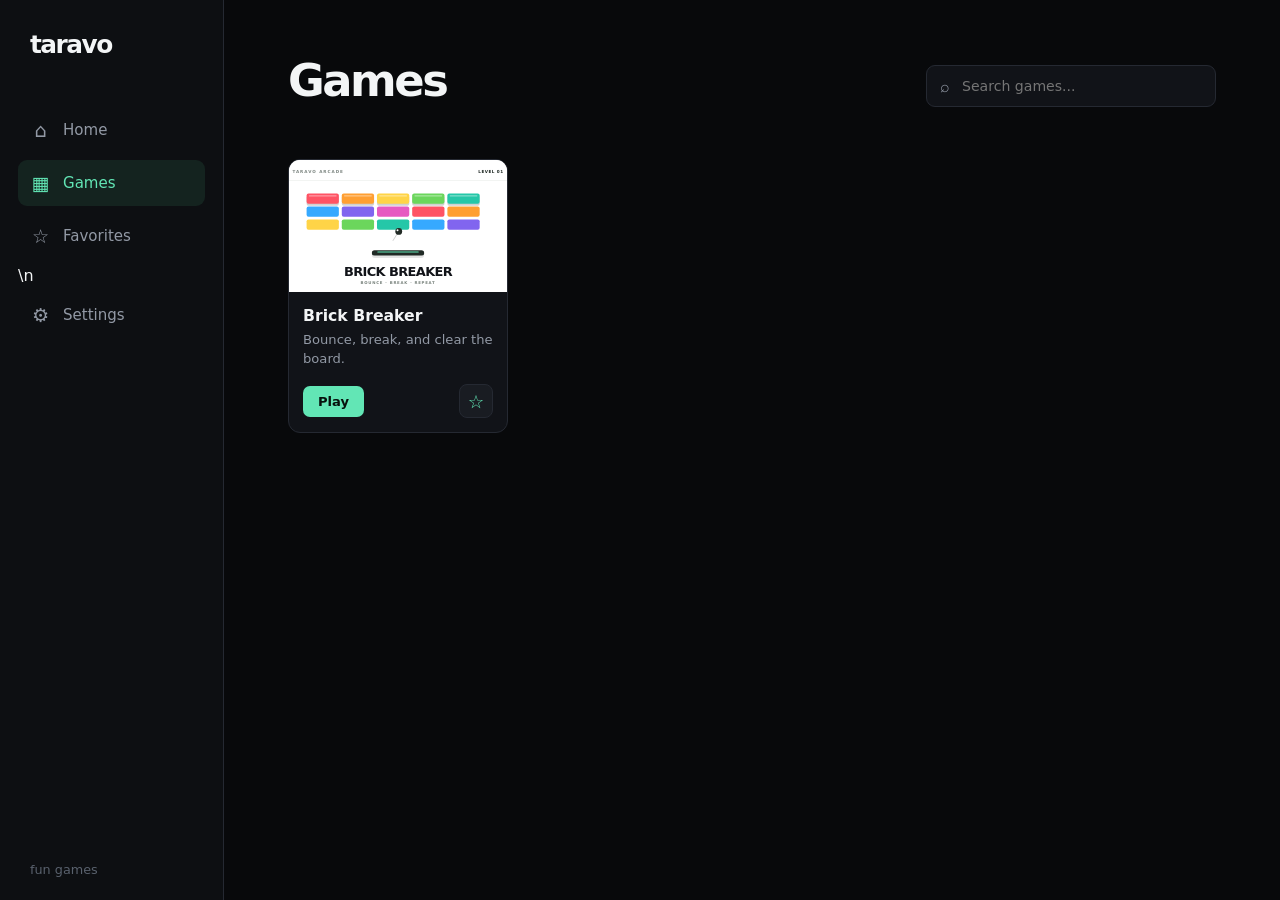
==== games/index.html @ 1a385aed "Add Settings navigation" ====
<!doctype html>
<html lang="en">
<head>
  <meta charset="utf-8">
  <meta name="viewport" content="width=device-width, initial-scale=1">
  <meta name="theme-color" content="#08090b">
  <title>Games — taravo</title>
  <link rel="stylesheet" href="../home/style.css">
  <script src="../home/app.js" defer></script>
</head>
<body data-page="games">
  <aside class="sidebar">
    <a class="brand" href="../home/" aria-label="taravo home">taravo</a>
    <nav class="navigation" aria-label="Main navigation">
      <a class="nav-link" href="../home/"><span class="nav-icon">⌂</span>Home</a>
      <a class="nav-link active" href="./"><span class="nav-icon">▦</span>Games</a>
      <a class="nav-link" href="../favorites/"><span class="nav-icon">☆</span>Favorites</a>\n      <a class="nav-link" href="../settings/"><span class="nav-icon">⚙</span>Settings</a>
    </nav>
    <div class="sidebar-bottom"><span class="sidebar-caption">fun games</span></div>
  </aside>
  <main class="main-content">
    <header class="page-header">
      <div><h1>Games</h1></div>
      <label class="search-wrap">
        <span aria-hidden="true">⌕</span>
        <input class="game-search" type="search" placeholder="Search games..." aria-label="Search games">
      </label>
    </header>
    <section class="content-section">
      <div id="game-grid" class="game-grid"></div>
    </section>
  </main>
</body>
</html>
---- home/style.css ----
:root {
  color-scheme: dark;
  --background: #08090b;
  --surface: #111318;
  --surface-raised: #191c22;
  --text: #f3f5f6;
  --muted: #9299a5;
  --accent: #62e6b5;
  --border: #252932;
}

* { box-sizing: border-box; user-select: none; -webkit-user-select: none; }
body {
  margin: 0;
  min-height: 100vh;
  background: var(--background);
  color: var(--text);
  font-family: Inter, ui-sans-serif, system-ui, -apple-system, BlinkMacSystemFont, "Segoe UI", sans-serif;
}
a { color: inherit; text-decoration: none; }

.sidebar {
  position: fixed;
  inset: 0 auto 0 0;
  z-index: 5;
  width: 224px;
  padding: 30px 18px 22px;
  display: flex;
  flex-direction: column;
  background: #0d0f12;
  border-right: 1px solid var(--border);
}
.brand {
  display: inline-block;
  margin: 0 12px 48px;
  font-size: 1.55rem;
  font-weight: 850;
  letter-spacing: -.06em;
}
.navigation { display: grid; gap: 7px; }
.nav-link {
  min-height: 46px;
  padding: 0 13px;
  display: flex;
  align-items: center;
  gap: 13px;
  color: var(--muted);
  border-radius: 9px;
  font-size: .94rem;
  transition: background .15s ease, color .15s ease;
}
.nav-link:hover { color: var(--text); background: #171a20; }
.nav-link.active { color: var(--accent); background: #14231f; }
.nav-icon { width: 19px; text-align: center; font-size: 1.2rem; }
.sidebar-bottom { margin-top: auto; padding: 0 12px; }
.sidebar-caption { color: #59616d; font-size: .8rem; }

.main-content {
  width: min(1200px, calc(100% - 224px));
  margin-left: 224px;
  padding: 54px clamp(28px, 5vw, 76px) 90px;
}
.page-header {
  display: flex;
  align-items: end;
  justify-content: space-between;
  gap: 24px;
  margin-bottom: 52px;
}
.page-kicker {
  margin: 0 0 10px;
  color: var(--accent);
  font-size: .7rem;
  font-weight: 750;
  letter-spacing: .15em;
}
h1 { margin: 0; font-size: clamp(2rem, 4vw, 2.8rem); letter-spacing: -.055em; }
.search-wrap {
  width: min(290px, 42%);
  height: 42px;
  padding: 0 13px;
  display: flex;
  align-items: center;
  gap: 10px;
  color: var(--muted);
  background: var(--surface);
  border: 1px solid var(--border);
  border-radius: 9px;
}
.search-wrap input {
  width: 100%;
  border: 0;
  outline: 0;
  color: var(--text);
  background: transparent;
  font: inherit;
  font-size: .88rem;
}
.search-wrap:focus-within { border-color: var(--accent); }
.content-section { margin-top: 46px; }
.section-heading { display: flex; align-items: center; justify-content: space-between; margin-bottom: 17px; }
.section-heading h2 { margin: 0; font-size: 1.2rem; letter-spacing: -.025em; }
.text-link { color: var(--accent); font-size: .85rem; }
.game-grid, .featured-grid { display: grid; grid-template-columns: repeat(auto-fill, minmax(205px, 1fr)); gap: 16px; }
.game-card {
  overflow: hidden;
  min-width: 0;
  background: var(--surface);
  border: 1px solid var(--border);
  border-radius: 12px;
}
.game-art { height: 132px; background: var(--surface-raised); }
.game-details { padding: 14px; }
.game-details h3 { margin: 0 0 5px; font-size: .98rem; }
.game-details p { min-height: 20px; margin: 0; color: var(--muted); font-size: .82rem; line-height: 1.45; }
.game-actions { display: flex; align-items: center; justify-content: space-between; margin-top: 16px; }
.play-link {
  padding: 8px 15px;
  color: #07110d;
  background: var(--accent);
  border-radius: 7px;
  font-size: .82rem;
  font-weight: 750;
}
.favorite-button {
  width: 34px;
  height: 34px;
  color: var(--accent);
  background: var(--surface-raised);
  border: 1px solid var(--border);
  border-radius: 8px;
  font: inherit;
  font-size: 1.15rem;
  cursor: pointer;
}
.empty-state {
  grid-column: 1 / -1;
  padding: 58px 20px;
  text-align: center;
  background: #0d0f12;
  border: 1px dashed #292e37;
  border-radius: 12px;
}
.empty-state h2 { margin: 0 0 8px; font-size: 1.1rem; }
.empty-state p, .subtle-empty { margin: 0; color: var(--muted); font-size: .88rem; }
.subtle-empty { padding: 22px 0; }

@media (max-width: 700px) {
  .sidebar {
    position: sticky;
    inset: 0 0 auto;
    width: 100%;
    height: auto;
    padding: 13px 16px 10px;
    flex-direction: row;
    align-items: center;
    justify-content: space-between;
    border-right: 0;
    border-bottom: 1px solid var(--border);
  }
  .brand { margin: 0 14px 0 0; font-size: 1.3rem; }
  .navigation { display: flex; gap: 3px; }
  .nav-link { min-height: 38px; padding: 0 9px; gap: 6px; font-size: .82rem; }
  .nav-icon { width: auto; }
  .sidebar-bottom { display: none; }
  .main-content { width: 100%; margin: 0; padding: 34px 20px 60px; }
  .page-header { align-items: stretch; flex-direction: column; margin-bottom: 38px; }
  .search-wrap { width: 100%; }
}
@media (max-width: 390px) {
  .sidebar { align-items: flex-start; flex-direction: column; gap: 12px; }
  .brand { margin: 0; }
  .navigation { width: 100%; }
  .nav-link { flex: 1; justify-content: center; }
}


.game-card[data-game="stackrush"] .game-art{position:relative;overflow:hidden;background:#fff}
.game-card[data-game="stackrush"] .game-art:before{content:"";position:absolute;left:50%;top:57%;width:66px;height:25px;transform:translate(-50%,-50%) skewY(-20deg);background:#ff4d6d;box-shadow:0 -25px #ffbd35,0 -50px #00a6fb,0 -75px #70e000}
.game-card[data-game="stackrush"] .game-art:after{content:"";position:absolute;left:calc(50% + 33px);top:57%;width:25px;height:25px;transform:translateY(-50%) skewY(30deg);background:#b92f52;box-shadow:0 -25px #c58e27,0 -50px #006e9f,0 -75px #438c00}

.game-card[data-game="brick-breaker"] .game-art{background:#fff url("../games/brick-breaker/thumbnail.svg") center/cover no-repeat}
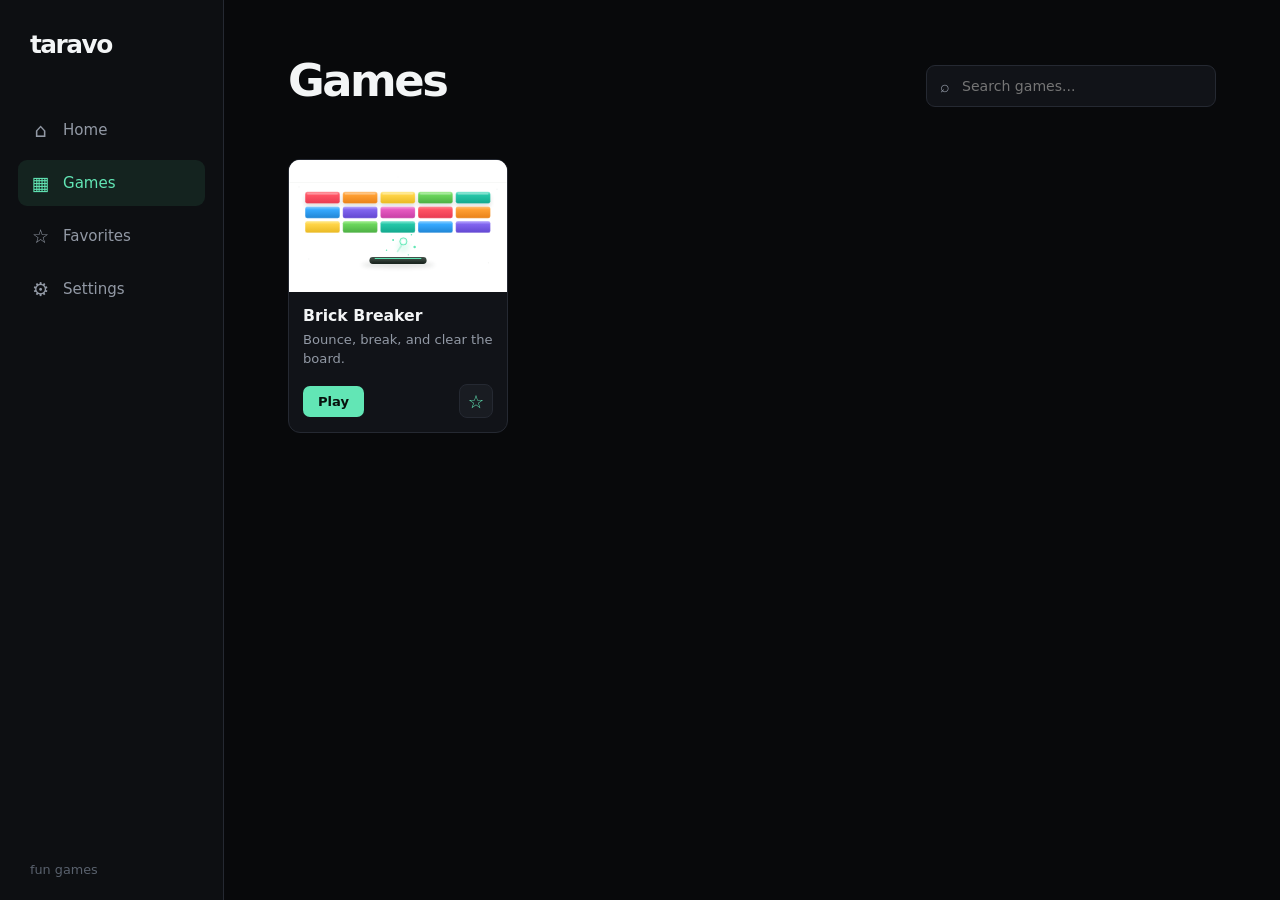
==== commit c64bec4f: "Make navigation consistent across all pages" ====
--- a/games/index.html
+++ b/games/index.html
@@ -14,7 +14,8 @@
     <nav class="navigation" aria-label="Main navigation">
       <a class="nav-link" href="../home/"><span class="nav-icon">⌂</span>Home</a>
       <a class="nav-link active" href="./"><span class="nav-icon">▦</span>Games</a>
-      <a class="nav-link" href="../favorites/"><span class="nav-icon">☆</span>Favorites</a>\n      <a class="nav-link" href="../settings/"><span class="nav-icon">⚙</span>Settings</a>
+      <a class="nav-link" href="../favorites/"><span class="nav-icon">☆</span>Favorites</a>
+      <a class="nav-link" href="../settings/"><span class="nav-icon">⚙</span>Settings</a>
     </nav>
     <div class="sidebar-bottom"><span class="sidebar-caption">fun games</span></div>
   </aside>
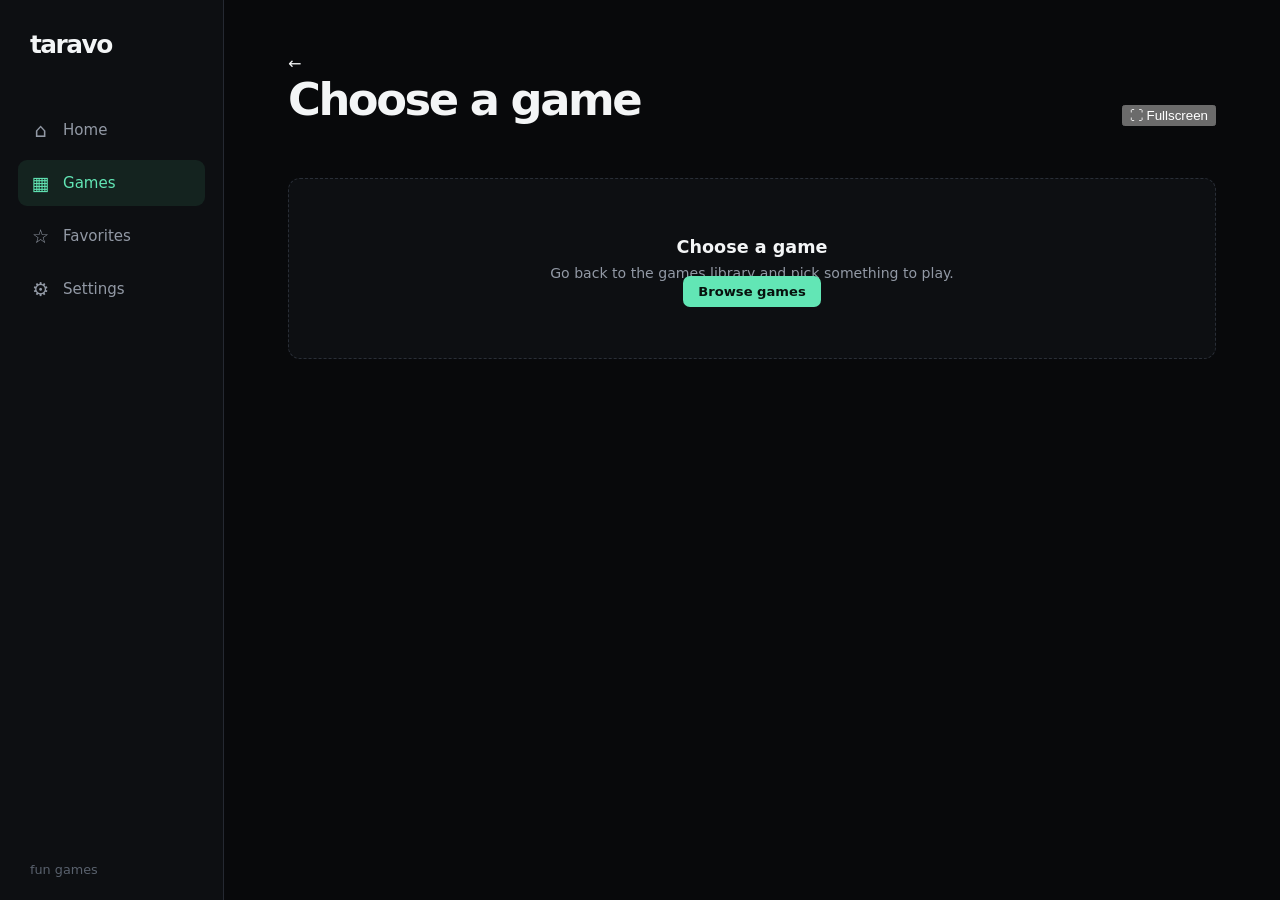
==== commit e7629480: "Replace games index with shared player" ====
--- a/games/index.html
+++ b/games/index.html
@@ -2,13 +2,15 @@
 <html lang="en">
 <head>
   <meta charset="utf-8">
-  <meta name="viewport" content="width=device-width, initial-scale=1">
+  <meta name="viewport" content="width=device-width,initial-scale=1">
   <meta name="theme-color" content="#08090b">
   <title>Games — taravo</title>
   <link rel="stylesheet" href="../home/style.css">
-  <script src="../home/app.js" defer></script>
+  <link rel="stylesheet" href="player.css">
+  <script src="../home/global-settings.js" defer></script>
+  <script src="game-loader.js" defer></script>
 </head>
-<body data-page="games">
+<body data-page="game" class="game-page">
   <aside class="sidebar">
     <a class="brand" href="../home/" aria-label="taravo home">taravo</a>
     <nav class="navigation" aria-label="Main navigation">
@@ -20,16 +22,14 @@
     <div class="sidebar-bottom"><span class="sidebar-caption">fun games</span></div>
   </aside>
   <main class="main-content">
-    <header class="page-header">
-      <div><h1>Games</h1></div>
-      <label class="search-wrap">
-        <span aria-hidden="true">⌕</span>
-        <input class="game-search" type="search" placeholder="Search games..." aria-label="Search games">
-      </label>
+    <header class="page-header game-page-header">
+      <div class="game-heading"><a class="back-link" href="./" aria-label="Back to games">←</a><h1 id="game-title">Loading game</h1></div>
+      <button class="page-fullscreen-button" id="fullscreen-button" type="button" title="Fullscreen">⛶ <span>Fullscreen</span></button>
     </header>
-    <section class="content-section">
-      <div id="game-grid" class="game-grid"></div>
+    <section id="game-frame-shell" class="game-frame-shell" aria-label="Game player">
+      <iframe id="game-frame" title="Game" allow="fullscreen" loading="eager"></iframe>
     </section>
+    <section id="game-empty" class="empty-state" hidden><h2>Choose a game</h2><p>Go back to the games library and pick something to play.</p><a class="play-link" href="./">Browse games</a></section>
   </main>
 </body>
-</html>
+</html>
--- a/home/style.css
+++ b/home/style.css
@@ -175,8 +175,52 @@
 }
 
 
-.game-card[data-game="stackrush"] .game-art{position:relative;overflow:hidden;background:#fff}
-.game-card[data-game="stackrush"] .game-art:before{content:"";position:absolute;left:50%;top:57%;width:66px;height:25px;transform:translate(-50%,-50%) skewY(-20deg);background:#ff4d6d;box-shadow:0 -25px #ffbd35,0 -50px #00a6fb,0 -75px #70e000}
-.game-card[data-game="stackrush"] .game-art:after{content:"";position:absolute;left:calc(50% + 33px);top:57%;width:25px;height:25px;transform:translateY(-50%) skewY(30deg);background:#b92f52;box-shadow:0 -25px #c58e27,0 -50px #006e9f,0 -75px #438c00}
+.game-card[data-game="stackrush"] .game-art{background:#fff url("../games/stackrush/thumbnail.svg") center/cover no-repeat}
 
 .game-card[data-game="brick-breaker"] .game-art{background:#fff url("../games/brick-breaker/thumbnail.svg") center/cover no-repeat}
+
+:root[data-theme="light"]{color-scheme:light;--background:#eef1f5;--surface:#ffffff;--surface-raised:#e3e8ee;--text:#111820;--muted:#4d5967;--accent:#087a59;--border:#c5ced8}
+:root[data-theme="light"] body{background:var(--background);color:var(--text)}
+:root[data-theme="light"] .sidebar{background:#ffffff;border-right-color:#c5ced8}
+:root[data-theme="light"] .nav-link{color:#465260}
+:root[data-theme="light"] .nav-link:hover{background:#e1f5ec;color:#075c43;border-color:#c4e8d8}
+:root[data-theme="light"] .nav-link.active{background:#d8eee6;color:#075c43}
+:root[data-theme="light"] .empty-state{background:#ffffff;border-color:#aeb9c5}
+:root[data-theme="light"] .sidebar-caption{color:#596575}
+:root[data-theme="light"] .play-link{background:#d9f3e7;color:#075c43;border:1px solid #b9e4d1}
+:root[data-theme="light"] .play-link:hover{background:#c5ecd9;border-color:#91d4b6;color:#064b37}
+:root[data-theme="light"] .favorite-button{color:#087a59;background:#f4f8f6;border-color:#cbd9d1}
+:root[data-theme="light"] .favorite-button:hover{color:#075c43;background:#d9f3e7;border-color:#a9ddc3}
+:root[data-theme="light"] .search-wrap{border-color:#b9c4cf}
+:root[data-theme="light"] .game-card{border-color:#c5ced8}
+:root[data-theme="light"] .game-details p, :root[data-theme="light"] .subtle-empty{color:#4d5967}
+:root[data-accent="blue"]{--accent:#62b8ff}
+:root[data-accent="purple"]{--accent:#b69aff}
+:root[data-accent="orange"]{--accent:#ffad66}
+:root[data-accent="mint"]{--accent:#62e6b5}
+.reduce-motion *, .reduce-motion *:before, .reduce-motion *:after{scroll-behavior:auto!important;animation-duration:.01ms!important;animation-iteration-count:1!important;transition-duration:.01ms!important}
+
+:root[data-theme="light"] .game-card{transition:border-color .15s ease,background .15s ease}
+:root[data-theme="light"] .game-card:hover{border-color:#9acfb5}
+:root[data-theme="light"] .search-wrap:focus-within{border-color:#087a59;box-shadow:0 0 0 3px #087a5918}
+.game-card[data-game="shop-sim"] .game-art{background:#f0eee5 url("../games/shop-sim/thumbnail.svg") center/cover no-repeat}
+
+
+/* Home recommendations and featured game */
+.featured-section { margin-top: 0; }
+.featured-grid { grid-template-columns: minmax(0, 1fr); }
+.featured-game-card { display: grid; grid-template-columns: minmax(220px, 42%) minmax(0, 1fr); min-height: 220px; }
+.featured-game-card .game-art { height: 100%; min-height: 220px; }
+.featured-game-card .game-details { display: flex; flex-direction: column; align-items: flex-start; justify-content: center; padding: 25px 28px; }
+.featured-eyebrow { margin-bottom: 10px; color: var(--accent); font-size: .68rem; font-weight: 800; letter-spacing: .14em; }
+.featured-game-card .game-details h3 { font-size: 1.45rem; }
+.featured-game-card .game-details p { font-size: .9rem; }
+.featured-game-card .game-actions { width: 100%; max-width: 260px; }
+.game-tags { display: flex; flex-wrap: wrap; gap: 6px; margin-top: 11px; }
+.game-tag { padding: 4px 7px; color: var(--muted); background: var(--surface-raised); border: 1px solid var(--border); border-radius: 5px; font-size: .68rem; line-height: 1.2; }
+.game-card:not(.featured-game-card) .game-tags { min-height: 23px; }
+@media (max-width: 600px) {
+  .featured-game-card { grid-template-columns: 1fr; }
+  .featured-game-card .game-art { min-height: 160px; }
+  .featured-game-card .game-details { padding: 18px; }
+}
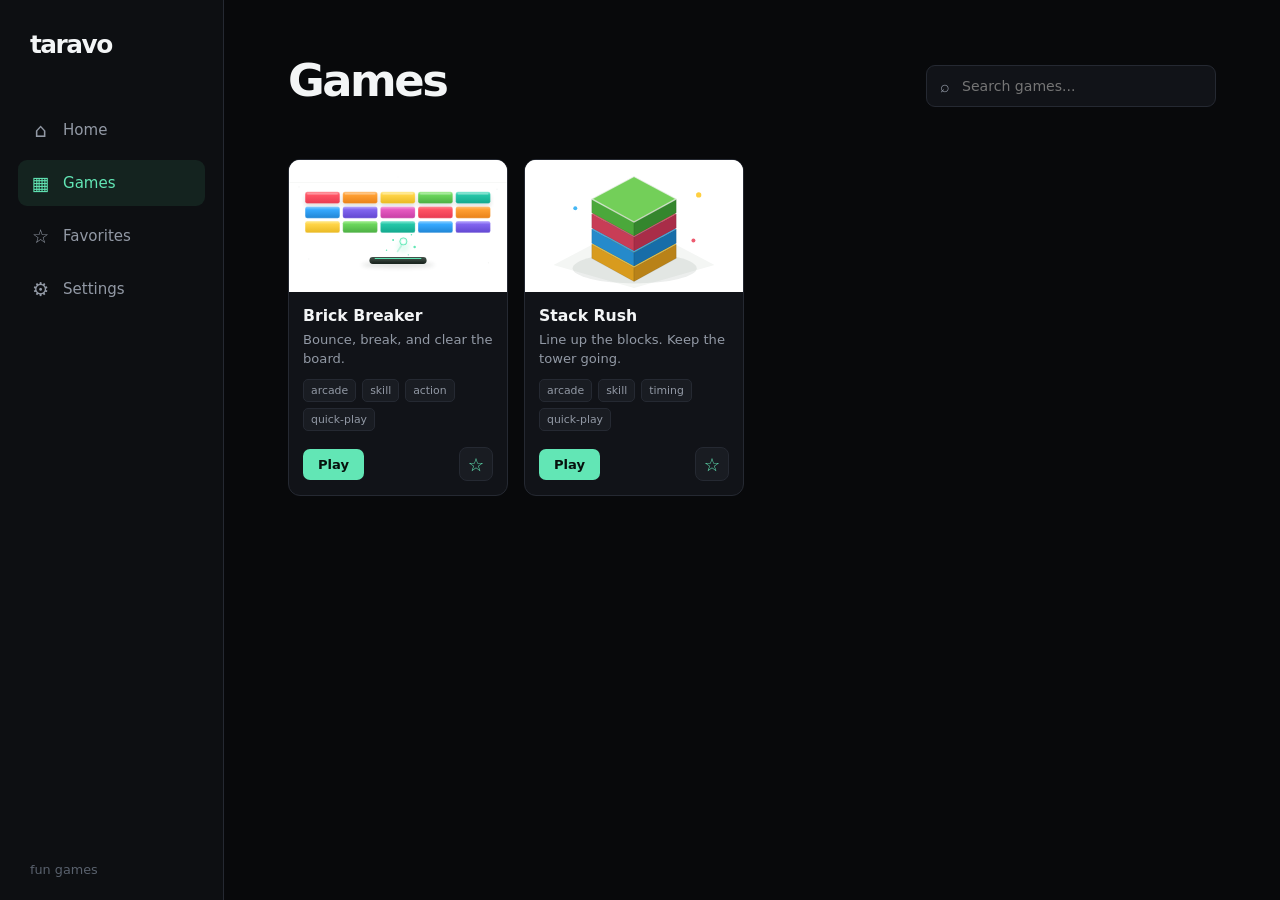
==== commit 4f47cbd6: "Restore games library listing" ====
--- a/games/index.html
+++ b/games/index.html
@@ -2,15 +2,14 @@
 <html lang="en">
 <head>
   <meta charset="utf-8">
-  <meta name="viewport" content="width=device-width,initial-scale=1">
+  <meta name="viewport" content="width=device-width, initial-scale=1">
   <meta name="theme-color" content="#08090b">
   <title>Games — taravo</title>
   <link rel="stylesheet" href="../home/style.css">
-  <link rel="stylesheet" href="player.css">
+  <script src="../home/app.js" defer></script>
   <script src="../home/global-settings.js" defer></script>
-  <script src="game-loader.js" defer></script>
 </head>
-<body data-page="game" class="game-page">
+<body data-page="games">
   <aside class="sidebar">
     <a class="brand" href="../home/" aria-label="taravo home">taravo</a>
     <nav class="navigation" aria-label="Main navigation">
@@ -22,14 +21,11 @@
     <div class="sidebar-bottom"><span class="sidebar-caption">fun games</span></div>
   </aside>
   <main class="main-content">
-    <header class="page-header game-page-header">
-      <div class="game-heading"><a class="back-link" href="./" aria-label="Back to games">←</a><h1 id="game-title">Loading game</h1></div>
-      <button class="page-fullscreen-button" id="fullscreen-button" type="button" title="Fullscreen">⛶ <span>Fullscreen</span></button>
+    <header class="page-header">
+      <div><h1>Games</h1></div>
+      <label class="search-wrap"><span aria-hidden="true">⌕</span><input class="game-search" type="search" placeholder="Search games..." aria-label="Search games"></label>
     </header>
-    <section id="game-frame-shell" class="game-frame-shell" aria-label="Game player">
-      <iframe id="game-frame" title="Game" allow="fullscreen" loading="eager"></iframe>
-    </section>
-    <section id="game-empty" class="empty-state" hidden><h2>Choose a game</h2><p>Go back to the games library and pick something to play.</p><a class="play-link" href="./">Browse games</a></section>
+    <section class="content-section"><div id="game-grid" class="game-grid"></div></section>
   </main>
 </body>
 </html>
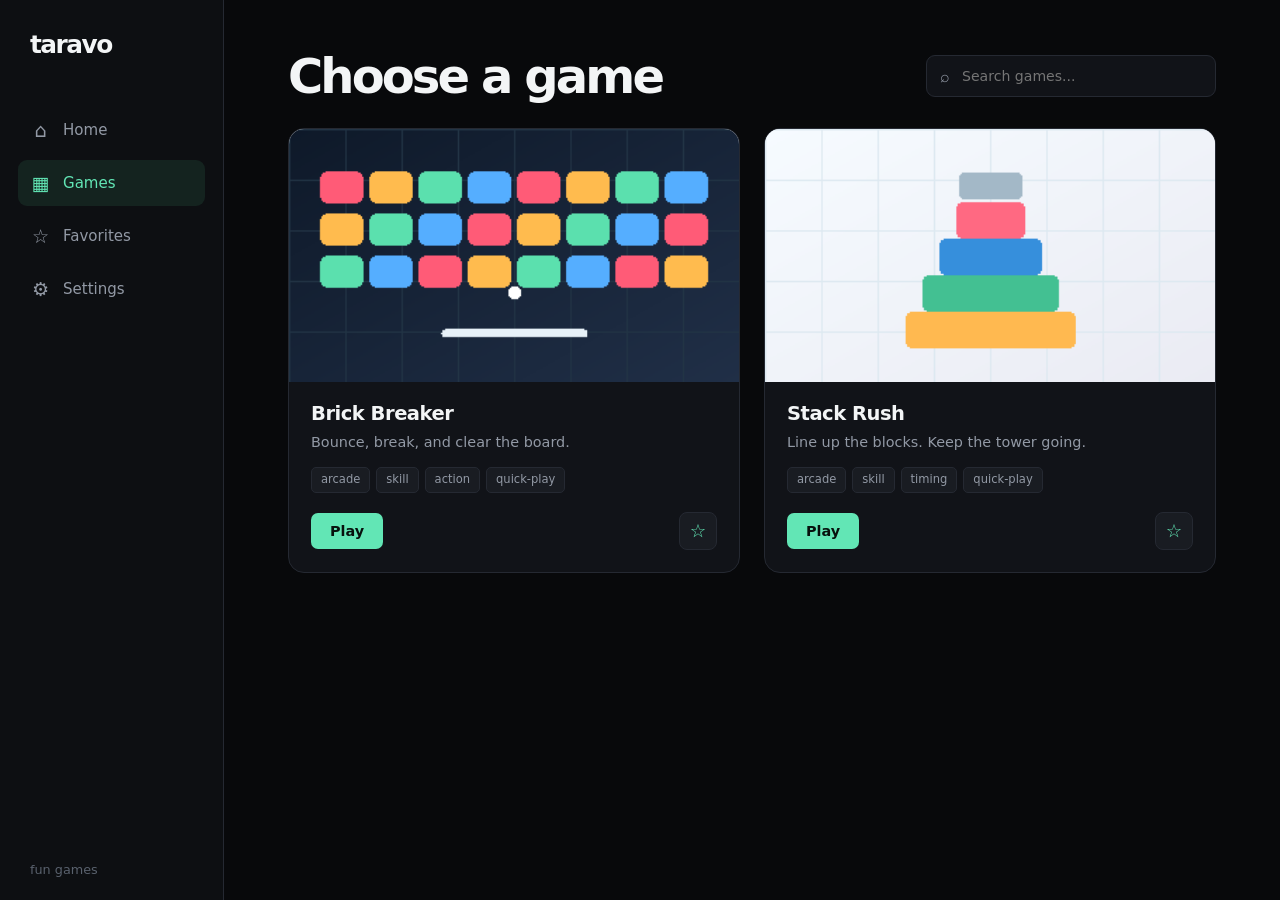
==== commit 4e0e8cdb: "Restore original PNG thumbnails and improve game picker" ====
--- a/games/index.html
+++ b/games/index.html
@@ -4,7 +4,7 @@
   <meta charset="utf-8">
   <meta name="viewport" content="width=device-width, initial-scale=1">
   <meta name="theme-color" content="#08090b">
-  <title>Games — taravo</title>
+  <title>Choose a game — taravo</title>
   <link rel="stylesheet" href="../home/style.css">
   <script src="../home/app.js" defer></script>
   <script src="../home/global-settings.js" defer></script>
@@ -22,7 +22,7 @@
   </aside>
   <main class="main-content">
     <header class="page-header">
-      <div><h1>Games</h1></div>
+      <div><h1>Choose a game</h1></div>
       <label class="search-wrap"><span aria-hidden="true">⌕</span><input class="game-search" type="search" placeholder="Search games..." aria-label="Search games"></label>
     </header>
     <section class="content-section"><div id="game-grid" class="game-grid"></div></section>
--- a/home/style.css
+++ b/home/style.css
@@ -109,7 +109,8 @@
   border: 1px solid var(--border);
   border-radius: 12px;
 }
-.game-art { height: 132px; background: var(--surface-raised); }
+.game-art { width: 100%; aspect-ratio: 16 / 9; overflow: hidden; background: var(--surface-raised); }
+.game-art img { display: block; width: 100%; height: 100%; object-fit: cover; }
 .game-details { padding: 14px; }
 .game-details h3 { margin: 0 0 5px; font-size: .98rem; }
 .game-details p { min-height: 20px; margin: 0; color: var(--muted); font-size: .82rem; line-height: 1.45; }
@@ -175,9 +176,6 @@
 }
 
 
-.game-card[data-game="stackrush"] .game-art{background:#fff url("../games/stackrush/thumbnail.svg") center/cover no-repeat}
-
-.game-card[data-game="brick-breaker"] .game-art{background:#fff url("../games/brick-breaker/thumbnail.svg") center/cover no-repeat}
 
 :root[data-theme="light"]{color-scheme:light;--background:#eef1f5;--surface:#ffffff;--surface-raised:#e3e8ee;--text:#111820;--muted:#4d5967;--accent:#087a59;--border:#c5ced8}
 :root[data-theme="light"] body{background:var(--background);color:var(--text)}
@@ -203,14 +201,14 @@
 :root[data-theme="light"] .game-card{transition:border-color .15s ease,background .15s ease}
 :root[data-theme="light"] .game-card:hover{border-color:#9acfb5}
 :root[data-theme="light"] .search-wrap:focus-within{border-color:#087a59;box-shadow:0 0 0 3px #087a5918}
-.game-card[data-game="shop-sim"] .game-art{background:#f0eee5 url("../games/shop-sim/thumbnail.svg") center/cover no-repeat}
 
 
 /* Home recommendations and featured game */
 .featured-section { margin-top: 0; }
 .featured-grid { grid-template-columns: minmax(0, 1fr); }
 .featured-game-card { display: grid; grid-template-columns: minmax(220px, 42%) minmax(0, 1fr); min-height: 220px; }
-.featured-game-card .game-art { height: 100%; min-height: 220px; }
+.featured-game-card .game-art { height: 100%; min-height: 220px; aspect-ratio: auto; }
+.featured-game-card .game-art img { min-height: 220px; }
 .featured-game-card .game-details { display: flex; flex-direction: column; align-items: flex-start; justify-content: center; padding: 25px 28px; }
 .featured-eyebrow { margin-bottom: 10px; color: var(--accent); font-size: .68rem; font-weight: 800; letter-spacing: .14em; }
 .featured-game-card .game-details h3 { font-size: 1.45rem; }
@@ -221,6 +219,88 @@
 .game-card:not(.featured-game-card) .game-tags { min-height: 23px; }
 @media (max-width: 600px) {
   .featured-game-card { grid-template-columns: 1fr; }
-  .featured-game-card .game-art { min-height: 160px; }
+  .featured-game-card .game-art { min-height: 0; aspect-ratio: 16 / 9; }
+  .featured-game-card .game-art img { min-height: 0; }
   .featured-game-card .game-details { padding: 18px; }
 }
+
+
+/* Game library: roomy two-card picker */
+body[data-page="games"] .main-content {
+  width: min(1320px, calc(100% - 224px));
+  padding-top: 48px;
+}
+body[data-page="games"] .page-header {
+  align-items: center;
+  margin-bottom: 24px;
+}
+body[data-page="games"] .page-header h1 {
+  font-size: clamp(2.2rem, 4vw, 3rem);
+  letter-spacing: -.06em;
+}
+body[data-page="games"] .content-section {
+  margin-top: 0;
+}
+body[data-page="games"] .game-grid {
+  grid-template-columns: repeat(auto-fit, minmax(min(100%, 360px), 1fr));
+  gap: 24px;
+}
+body[data-page="games"] .game-card {
+  border-radius: 16px;
+  transition: transform .16s ease, border-color .16s ease, box-shadow .16s ease;
+}
+body[data-page="games"] .game-card:hover {
+  transform: translateY(-3px);
+  border-color: color-mix(in srgb, var(--accent) 55%, var(--border));
+  box-shadow: 0 16px 34px #00000024;
+}
+body[data-page="games"] .game-art {
+  aspect-ratio: 16 / 9;
+  background: #fff;
+}
+body[data-page="games"] .game-art img {
+  object-fit: cover;
+}
+body[data-page="games"] .game-details {
+  padding: 20px 22px 22px;
+}
+body[data-page="games"] .game-details h3 {
+  margin-bottom: 7px;
+  font-size: 1.22rem;
+  letter-spacing: -.025em;
+}
+body[data-page="games"] .game-details p {
+  min-height: 0;
+  font-size: .9rem;
+}
+body[data-page="games"] .game-tags {
+  margin-top: 14px;
+}
+body[data-page="games"] .game-tag {
+  padding: 5px 9px;
+  font-size: .72rem;
+}
+body[data-page="games"] .game-actions {
+  margin-top: 19px;
+}
+body[data-page="games"] .play-link {
+  padding: 10px 19px;
+  font-size: .9rem;
+}
+body[data-page="games"] .favorite-button {
+  width: 38px;
+  height: 38px;
+}
+@media (max-width: 700px) {
+  body[data-page="games"] .main-content {
+    width: 100%;
+    padding: 30px 20px 60px;
+  }
+  body[data-page="games"] .page-header {
+    margin-bottom: 22px;
+  }
+  body[data-page="games"] .game-grid {
+    grid-template-columns: 1fr;
+    gap: 18px;
+  }
+}
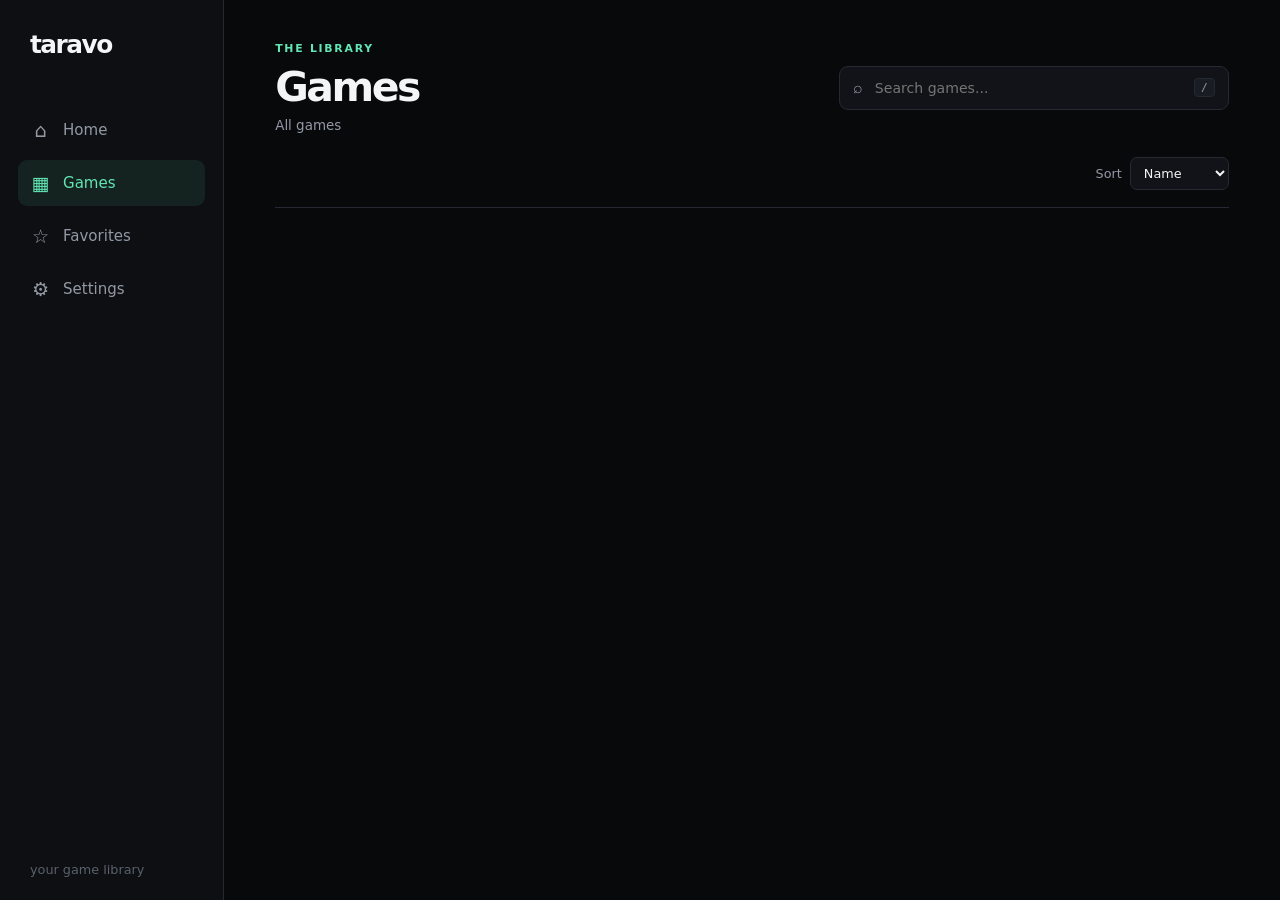
==== commit 9c2b6be0: "Build Steam-style home and game library" ====
--- a/games/index.html
+++ b/games/index.html
@@ -1,31 +1,6 @@
 <!doctype html>
-<html lang="en">
-<head>
-  <meta charset="utf-8">
-  <meta name="viewport" content="width=device-width, initial-scale=1">
-  <meta name="theme-color" content="#08090b">
-  <title>Choose a game — taravo</title>
-  <link rel="stylesheet" href="../home/style.css">
-  <script src="../home/app.js" defer></script>
-  <script src="../home/global-settings.js" defer></script>
-</head>
+<html lang="en"><head><meta charset="utf-8"><meta name="viewport" content="width=device-width, initial-scale=1"><meta name="theme-color" content="#08090b"><title>Games — taravo</title><link rel="stylesheet" href="../home/style.css"><script src="../home/app.js" defer></script><script src="../home/global-settings.js" defer></script></head>
 <body data-page="games">
-  <aside class="sidebar">
-    <a class="brand" href="../home/" aria-label="taravo home">taravo</a>
-    <nav class="navigation" aria-label="Main navigation">
-      <a class="nav-link" href="../home/"><span class="nav-icon">⌂</span>Home</a>
-      <a class="nav-link active" href="./"><span class="nav-icon">▦</span>Games</a>
-      <a class="nav-link" href="../favorites/"><span class="nav-icon">☆</span>Favorites</a>
-      <a class="nav-link" href="../settings/"><span class="nav-icon">⚙</span>Settings</a>
-    </nav>
-    <div class="sidebar-bottom"><span class="sidebar-caption">fun games</span></div>
-  </aside>
-  <main class="main-content">
-    <header class="page-header">
-      <div><h1>Choose a game</h1></div>
-      <label class="search-wrap"><span aria-hidden="true">⌕</span><input class="game-search" type="search" placeholder="Search games..." aria-label="Search games"></label>
-    </header>
-    <section class="content-section"><div id="game-grid" class="game-grid"></div></section>
-  </main>
-</body>
-</html>+<aside class="sidebar"><a class="brand" href="../home/" aria-label="taravo home">taravo</a><nav class="navigation" aria-label="Main navigation"><a class="nav-link" href="../home/"><span class="nav-icon">⌂</span>Home</a><a class="nav-link active" href="./"><span class="nav-icon">▦</span>Games</a><a class="nav-link" href="../favorites/"><span class="nav-icon">☆</span>Favorites</a><a class="nav-link" href="../settings/"><span class="nav-icon">⚙</span>Settings</a></nav><div class="sidebar-bottom"><span class="sidebar-caption">your game library</span></div></aside>
+<main class="main-content library-content"><header class="library-header"><div><p class="page-kicker">THE LIBRARY</p><h1>Games</h1><p class="library-count" id="library-count">All games</p></div><label class="search-wrap library-search"><span aria-hidden="true">⌕</span><input class="game-search" type="search" placeholder="Search games..." aria-label="Search games"><kbd>/</kbd></label></header>
+<div class="library-toolbar"><div id="category-filters" class="category-filters" aria-label="Filter by category"></div><label class="sort-wrap"><span>Sort</span><select id="game-sort" aria-label="Sort games"><option value="name">Name</option><option value="category">Category</option></select></label></div><div id="game-categories" class="game-categories"></div></main></body></html>
--- a/home/style.css
+++ b/home/style.css
@@ -1,306 +1,58 @@
-:root {
-  color-scheme: dark;
-  --background: #08090b;
-  --surface: #111318;
-  --surface-raised: #191c22;
-  --text: #f3f5f6;
-  --muted: #9299a5;
-  --accent: #62e6b5;
-  --border: #252932;
-}
-
-* { box-sizing: border-box; user-select: none; -webkit-user-select: none; }
-body {
-  margin: 0;
-  min-height: 100vh;
-  background: var(--background);
-  color: var(--text);
-  font-family: Inter, ui-sans-serif, system-ui, -apple-system, BlinkMacSystemFont, "Segoe UI", sans-serif;
-}
-a { color: inherit; text-decoration: none; }
-
-.sidebar {
-  position: fixed;
-  inset: 0 auto 0 0;
-  z-index: 5;
-  width: 224px;
-  padding: 30px 18px 22px;
-  display: flex;
-  flex-direction: column;
-  background: #0d0f12;
-  border-right: 1px solid var(--border);
-}
-.brand {
-  display: inline-block;
-  margin: 0 12px 48px;
-  font-size: 1.55rem;
-  font-weight: 850;
-  letter-spacing: -.06em;
-}
-.navigation { display: grid; gap: 7px; }
-.nav-link {
-  min-height: 46px;
-  padding: 0 13px;
-  display: flex;
-  align-items: center;
-  gap: 13px;
-  color: var(--muted);
-  border-radius: 9px;
-  font-size: .94rem;
-  transition: background .15s ease, color .15s ease;
-}
-.nav-link:hover { color: var(--text); background: #171a20; }
-.nav-link.active { color: var(--accent); background: #14231f; }
-.nav-icon { width: 19px; text-align: center; font-size: 1.2rem; }
-.sidebar-bottom { margin-top: auto; padding: 0 12px; }
-.sidebar-caption { color: #59616d; font-size: .8rem; }
-
-.main-content {
-  width: min(1200px, calc(100% - 224px));
-  margin-left: 224px;
-  padding: 54px clamp(28px, 5vw, 76px) 90px;
-}
-.page-header {
-  display: flex;
-  align-items: end;
-  justify-content: space-between;
-  gap: 24px;
-  margin-bottom: 52px;
-}
-.page-kicker {
-  margin: 0 0 10px;
-  color: var(--accent);
-  font-size: .7rem;
-  font-weight: 750;
-  letter-spacing: .15em;
-}
-h1 { margin: 0; font-size: clamp(2rem, 4vw, 2.8rem); letter-spacing: -.055em; }
-.search-wrap {
-  width: min(290px, 42%);
-  height: 42px;
-  padding: 0 13px;
-  display: flex;
-  align-items: center;
-  gap: 10px;
-  color: var(--muted);
-  background: var(--surface);
-  border: 1px solid var(--border);
-  border-radius: 9px;
-}
-.search-wrap input {
-  width: 100%;
-  border: 0;
-  outline: 0;
-  color: var(--text);
-  background: transparent;
-  font: inherit;
-  font-size: .88rem;
-}
-.search-wrap:focus-within { border-color: var(--accent); }
-.content-section { margin-top: 46px; }
-.section-heading { display: flex; align-items: center; justify-content: space-between; margin-bottom: 17px; }
-.section-heading h2 { margin: 0; font-size: 1.2rem; letter-spacing: -.025em; }
-.text-link { color: var(--accent); font-size: .85rem; }
-.game-grid, .featured-grid { display: grid; grid-template-columns: repeat(auto-fill, minmax(205px, 1fr)); gap: 16px; }
-.game-card {
-  overflow: hidden;
-  min-width: 0;
-  background: var(--surface);
-  border: 1px solid var(--border);
-  border-radius: 12px;
-}
-.game-art { width: 100%; aspect-ratio: 16 / 9; overflow: hidden; background: var(--surface-raised); }
-.game-art img { display: block; width: 100%; height: 100%; object-fit: cover; }
-.game-details { padding: 14px; }
-.game-details h3 { margin: 0 0 5px; font-size: .98rem; }
-.game-details p { min-height: 20px; margin: 0; color: var(--muted); font-size: .82rem; line-height: 1.45; }
-.game-actions { display: flex; align-items: center; justify-content: space-between; margin-top: 16px; }
-.play-link {
-  padding: 8px 15px;
-  color: #07110d;
-  background: var(--accent);
-  border-radius: 7px;
-  font-size: .82rem;
-  font-weight: 750;
-}
-.favorite-button {
-  width: 34px;
-  height: 34px;
-  color: var(--accent);
-  background: var(--surface-raised);
-  border: 1px solid var(--border);
-  border-radius: 8px;
-  font: inherit;
-  font-size: 1.15rem;
-  cursor: pointer;
-}
-.empty-state {
-  grid-column: 1 / -1;
-  padding: 58px 20px;
-  text-align: center;
-  background: #0d0f12;
-  border: 1px dashed #292e37;
-  border-radius: 12px;
-}
-.empty-state h2 { margin: 0 0 8px; font-size: 1.1rem; }
-.empty-state p, .subtle-empty { margin: 0; color: var(--muted); font-size: .88rem; }
-.subtle-empty { padding: 22px 0; }
-
-@media (max-width: 700px) {
-  .sidebar {
-    position: sticky;
-    inset: 0 0 auto;
-    width: 100%;
-    height: auto;
-    padding: 13px 16px 10px;
-    flex-direction: row;
-    align-items: center;
-    justify-content: space-between;
-    border-right: 0;
-    border-bottom: 1px solid var(--border);
-  }
-  .brand { margin: 0 14px 0 0; font-size: 1.3rem; }
-  .navigation { display: flex; gap: 3px; }
-  .nav-link { min-height: 38px; padding: 0 9px; gap: 6px; font-size: .82rem; }
-  .nav-icon { width: auto; }
-  .sidebar-bottom { display: none; }
-  .main-content { width: 100%; margin: 0; padding: 34px 20px 60px; }
-  .page-header { align-items: stretch; flex-direction: column; margin-bottom: 38px; }
-  .search-wrap { width: 100%; }
-}
-@media (max-width: 390px) {
-  .sidebar { align-items: flex-start; flex-direction: column; gap: 12px; }
-  .brand { margin: 0; }
-  .navigation { width: 100%; }
-  .nav-link { flex: 1; justify-content: center; }
-}
-
-
-
-:root[data-theme="light"]{color-scheme:light;--background:#eef1f5;--surface:#ffffff;--surface-raised:#e3e8ee;--text:#111820;--muted:#4d5967;--accent:#087a59;--border:#c5ced8}
-:root[data-theme="light"] body{background:var(--background);color:var(--text)}
-:root[data-theme="light"] .sidebar{background:#ffffff;border-right-color:#c5ced8}
-:root[data-theme="light"] .nav-link{color:#465260}
-:root[data-theme="light"] .nav-link:hover{background:#e1f5ec;color:#075c43;border-color:#c4e8d8}
-:root[data-theme="light"] .nav-link.active{background:#d8eee6;color:#075c43}
-:root[data-theme="light"] .empty-state{background:#ffffff;border-color:#aeb9c5}
-:root[data-theme="light"] .sidebar-caption{color:#596575}
-:root[data-theme="light"] .play-link{background:#d9f3e7;color:#075c43;border:1px solid #b9e4d1}
-:root[data-theme="light"] .play-link:hover{background:#c5ecd9;border-color:#91d4b6;color:#064b37}
-:root[data-theme="light"] .favorite-button{color:#087a59;background:#f4f8f6;border-color:#cbd9d1}
-:root[data-theme="light"] .favorite-button:hover{color:#075c43;background:#d9f3e7;border-color:#a9ddc3}
-:root[data-theme="light"] .search-wrap{border-color:#b9c4cf}
-:root[data-theme="light"] .game-card{border-color:#c5ced8}
-:root[data-theme="light"] .game-details p, :root[data-theme="light"] .subtle-empty{color:#4d5967}
-:root[data-accent="blue"]{--accent:#62b8ff}
-:root[data-accent="purple"]{--accent:#b69aff}
-:root[data-accent="orange"]{--accent:#ffad66}
-:root[data-accent="mint"]{--accent:#62e6b5}
-.reduce-motion *, .reduce-motion *:before, .reduce-motion *:after{scroll-behavior:auto!important;animation-duration:.01ms!important;animation-iteration-count:1!important;transition-duration:.01ms!important}
-
-:root[data-theme="light"] .game-card{transition:border-color .15s ease,background .15s ease}
-:root[data-theme="light"] .game-card:hover{border-color:#9acfb5}
-:root[data-theme="light"] .search-wrap:focus-within{border-color:#087a59;box-shadow:0 0 0 3px #087a5918}
-
-
-/* Home recommendations and featured game */
-.featured-section { margin-top: 0; }
-.featured-grid { grid-template-columns: minmax(0, 1fr); }
-.featured-game-card { display: grid; grid-template-columns: minmax(220px, 42%) minmax(0, 1fr); min-height: 220px; }
-.featured-game-card .game-art { height: 100%; min-height: 220px; aspect-ratio: auto; }
-.featured-game-card .game-art img { min-height: 220px; }
-.featured-game-card .game-details { display: flex; flex-direction: column; align-items: flex-start; justify-content: center; padding: 25px 28px; }
-.featured-eyebrow { margin-bottom: 10px; color: var(--accent); font-size: .68rem; font-weight: 800; letter-spacing: .14em; }
-.featured-game-card .game-details h3 { font-size: 1.45rem; }
-.featured-game-card .game-details p { font-size: .9rem; }
-.featured-game-card .game-actions { width: 100%; max-width: 260px; }
-.game-tags { display: flex; flex-wrap: wrap; gap: 6px; margin-top: 11px; }
-.game-tag { padding: 4px 7px; color: var(--muted); background: var(--surface-raised); border: 1px solid var(--border); border-radius: 5px; font-size: .68rem; line-height: 1.2; }
-.game-card:not(.featured-game-card) .game-tags { min-height: 23px; }
-@media (max-width: 600px) {
-  .featured-game-card { grid-template-columns: 1fr; }
-  .featured-game-card .game-art { min-height: 0; aspect-ratio: 16 / 9; }
-  .featured-game-card .game-art img { min-height: 0; }
-  .featured-game-card .game-details { padding: 18px; }
-}
-
-
-/* Game library: roomy two-card picker */
-body[data-page="games"] .main-content {
-  width: min(1320px, calc(100% - 224px));
-  padding-top: 48px;
-}
-body[data-page="games"] .page-header {
-  align-items: center;
-  margin-bottom: 24px;
-}
-body[data-page="games"] .page-header h1 {
-  font-size: clamp(2.2rem, 4vw, 3rem);
-  letter-spacing: -.06em;
-}
-body[data-page="games"] .content-section {
-  margin-top: 0;
-}
-body[data-page="games"] .game-grid {
-  grid-template-columns: repeat(auto-fit, minmax(min(100%, 360px), 1fr));
-  gap: 24px;
-}
-body[data-page="games"] .game-card {
-  border-radius: 16px;
-  transition: transform .16s ease, border-color .16s ease, box-shadow .16s ease;
-}
-body[data-page="games"] .game-card:hover {
-  transform: translateY(-3px);
-  border-color: color-mix(in srgb, var(--accent) 55%, var(--border));
-  box-shadow: 0 16px 34px #00000024;
-}
-body[data-page="games"] .game-art {
-  aspect-ratio: 16 / 9;
-  background: #fff;
-}
-body[data-page="games"] .game-art img {
-  object-fit: cover;
-}
-body[data-page="games"] .game-details {
-  padding: 20px 22px 22px;
-}
-body[data-page="games"] .game-details h3 {
-  margin-bottom: 7px;
-  font-size: 1.22rem;
-  letter-spacing: -.025em;
-}
-body[data-page="games"] .game-details p {
-  min-height: 0;
-  font-size: .9rem;
-}
-body[data-page="games"] .game-tags {
-  margin-top: 14px;
-}
-body[data-page="games"] .game-tag {
-  padding: 5px 9px;
-  font-size: .72rem;
-}
-body[data-page="games"] .game-actions {
-  margin-top: 19px;
-}
-body[data-page="games"] .play-link {
-  padding: 10px 19px;
-  font-size: .9rem;
-}
-body[data-page="games"] .favorite-button {
-  width: 38px;
-  height: 38px;
-}
-@media (max-width: 700px) {
-  body[data-page="games"] .main-content {
-    width: 100%;
-    padding: 30px 20px 60px;
-  }
-  body[data-page="games"] .page-header {
-    margin-bottom: 22px;
-  }
-  body[data-page="games"] .game-grid {
-    grid-template-columns: 1fr;
-    gap: 18px;
-  }
-}
+:root{color-scheme:dark;--background:#08090b;--surface:#111318;--surface-raised:#191c22;--text:#f3f5f6;--muted:#9299a5;--accent:#62e6b5;--border:#252932}
+*{box-sizing:border-box;user-select:none;-webkit-user-select:none}[hidden]{display:none!important}
+body{margin:0;min-height:100vh;background:var(--background);color:var(--text);font-family:Inter,ui-sans-serif,system-ui,-apple-system,BlinkMacSystemFont,"Segoe UI",sans-serif}
+a{color:inherit;text-decoration:none}button,input,select{font:inherit}
+.sidebar{position:fixed;inset:0 auto 0 0;z-index:5;width:224px;padding:30px 18px 22px;display:flex;flex-direction:column;background:#0d0f12;border-right:1px solid var(--border)}
+.brand{display:inline-block;margin:0 12px 48px;font-size:1.55rem;font-weight:850;letter-spacing:-.06em}
+.navigation{display:grid;gap:7px}.nav-link{min-height:46px;padding:0 13px;display:flex;align-items:center;gap:13px;color:var(--muted);border-radius:9px;font-size:.94rem;transition:background .15s ease,color .15s ease}
+.nav-link:hover{color:var(--text);background:#171a20}.nav-link.active{color:var(--accent);background:#14231f}.nav-icon{width:19px;text-align:center;font-size:1.2rem}
+.sidebar-bottom{margin-top:auto;padding:0 12px}.sidebar-caption{color:#59616d;font-size:.8rem}
+.main-content{width:calc(100% - 224px);margin-left:224px;padding:42px clamp(24px,4vw,64px) 88px}.home-content,.library-content{max-width:1660px}
+.page-header,.library-header{display:flex;align-items:end;justify-content:space-between;gap:24px;margin-bottom:30px}
+.page-kicker,.section-kicker{margin:0 0 8px;color:var(--accent);font-size:.68rem;font-weight:800;letter-spacing:.16em}
+h1{margin:0;font-size:clamp(2rem,3.2vw,2.8rem);letter-spacing:-.06em}h2{margin:0;font-size:1.22rem;letter-spacing:-.035em}
+.outline-link,.text-link{color:var(--accent);font-size:.86rem;font-weight:650}.outline-link{padding:10px 14px;border:1px solid var(--border);border-radius:8px}.outline-link:hover{border-color:var(--accent);background:#12221c}
+.content-section{margin-top:42px}.section-heading{display:flex;align-items:center;justify-content:space-between;gap:16px;margin-bottom:17px}.section-heading>div:first-child{display:flex;flex-direction:column;gap:3px}.section-count{color:var(--muted);font-size:.8rem}
+.feature-card{display:grid;grid-template-columns:minmax(0,1.15fr) minmax(300px,.85fr);min-height:290px;overflow:hidden;background:var(--surface);border:1px solid var(--border);border-radius:15px}
+.feature-art{display:block;min-height:290px;overflow:hidden;background:#fff}.feature-art img{display:block;width:100%;height:100%;min-height:290px;object-fit:cover}
+.feature-details{display:flex;flex-direction:column;align-items:flex-start;justify-content:center;padding:32px clamp(24px,4vw,54px)}.feature-details .section-kicker{margin-bottom:17px}.feature-category{margin-bottom:8px;color:var(--muted);font-size:.78rem}
+.feature-details h2{font-size:clamp(1.7rem,3vw,2.35rem);letter-spacing:-.055em}.feature-description{max-width:370px;margin:10px 0 23px;color:var(--muted);font-size:.9rem;line-height:1.5}
+.feature-actions{display:flex;align-items:center;gap:11px}.primary-link{display:inline-flex;align-items:center;justify-content:center;min-height:40px;padding:0 18px;border-radius:8px;background:var(--accent);color:#07110d;font-size:.86rem;font-weight:800}.primary-link:hover{filter:brightness(1.06)}
+.game-grid{display:grid;grid-template-columns:repeat(auto-fill,minmax(190px,1fr));gap:15px}.compact-grid{grid-template-columns:repeat(auto-fill,minmax(190px,245px))}
+.game-card{min-width:0;overflow:hidden;background:var(--surface);border:1px solid var(--border);border-radius:10px;transition:border-color .15s ease,transform .15s ease}.game-card:hover{transform:translateY(-2px);border-color:#46554e}
+.game-art{display:block;width:100%;aspect-ratio:16/9;overflow:hidden;background:#fff}.game-art img{display:block;width:100%;height:100%;object-fit:cover;transition:transform .2s ease}.game-card:hover .game-art img{transform:scale(1.025)}
+.game-details{padding:11px 12px 12px}.game-card-top{display:flex;align-items:flex-start;justify-content:space-between;gap:8px}.game-card-info{min-width:0;display:flex;flex-direction:column;gap:3px}
+.game-category-label{color:var(--accent);font-size:.66rem;font-weight:750;letter-spacing:.04em}.game-title-link{overflow:hidden;text-overflow:ellipsis;white-space:nowrap;font-size:.92rem;font-weight:750}.game-title-link:hover{color:var(--accent)}
+.game-description{margin:6px 0 0;color:var(--muted);font-size:.76rem;line-height:1.4}
+.favorite-button{flex:0 0 30px;width:30px;height:30px;padding:0;color:var(--accent);background:var(--surface-raised);border:1px solid var(--border);border-radius:7px;font-size:1rem;cursor:pointer}.favorite-button:hover{border-color:var(--accent)}
+.category-sections,.game-categories{display:grid;gap:30px}.category-section .section-heading{justify-content:flex-start;margin-bottom:12px}.category-section .game-grid{grid-template-columns:repeat(auto-fill,minmax(190px,245px))}
+.library-header{align-items:center;margin-bottom:24px}.library-count{margin:7px 0 0;color:var(--muted);font-size:.84rem}
+.library-search{width:min(390px,48%)}.search-wrap{height:44px;padding:0 13px;display:flex;align-items:center;gap:10px;color:var(--muted);background:var(--surface);border:1px solid var(--border);border-radius:9px}
+.search-wrap input{width:100%;min-width:0;border:0;outline:0;color:var(--text);background:transparent;font-size:.88rem;user-select:text;-webkit-user-select:text}.search-wrap:focus-within{border-color:var(--accent)}
+.search-wrap kbd{min-width:21px;padding:2px 5px;text-align:center;color:var(--muted);background:var(--surface-raised);border:1px solid var(--border);border-radius:4px;font-size:.7rem}
+.library-toolbar{display:flex;align-items:center;justify-content:space-between;gap:18px;padding-bottom:17px;margin-bottom:25px;border-bottom:1px solid var(--border)}
+.category-filters{display:flex;flex-wrap:wrap;gap:7px}.filter-chip{padding:7px 12px;color:var(--muted);background:transparent;border:1px solid var(--border);border-radius:7px;font-size:.8rem;cursor:pointer}
+.filter-chip:hover{color:var(--text);border-color:#58635e}.filter-chip.active{color:#07110d;background:var(--accent);border-color:var(--accent);font-weight:750}
+.sort-wrap{display:flex;align-items:center;gap:8px;color:var(--muted);font-size:.8rem;white-space:nowrap}.sort-wrap select{padding:7px 9px;color:var(--text);background:var(--surface);border:1px solid var(--border);border-radius:7px}
+.empty-state{grid-column:1/-1;padding:70px 20px;text-align:center;background:#0d0f12;border:1px dashed #292e37;border-radius:12px}.empty-state h2{margin-bottom:8px;font-size:1.1rem}.empty-state p,.subtle-empty{margin:0;color:var(--muted);font-size:.88rem}.subtle-empty{padding:18px 0}
+.game-page-header{display:flex;align-items:center;justify-content:space-between;gap:16px;margin-bottom:17px}.game-heading{display:flex;align-items:center;gap:14px}.game-heading h1{font-size:1.65rem}.back-link{color:var(--muted);font-size:1.2rem}.back-link:hover{color:var(--accent)}
+.game-frame-shell{width:100%;height:min(calc(100vh - 145px),820px);min-height:440px;overflow:hidden;background:#fff;border:1px solid var(--border);border-radius:13px}.game-frame-shell iframe{display:block;width:100%;height:100%;border:0;background:#fff}.game-frame-shell:fullscreen{width:100vw;height:100vh;border:0;border-radius:0}
+.page-fullscreen-button{display:inline-flex;align-items:center;gap:8px;padding:9px 13px;color:var(--text);background:var(--surface);border:1px solid var(--border);border-radius:8px;font-size:.82rem;cursor:pointer}.page-fullscreen-button:hover{border-color:var(--accent);color:var(--accent)}
+.game-error{min-height:min(72vh,720px);display:flex;flex-direction:column;align-items:center;justify-content:center;padding:50px 24px;text-align:center}.error-art{position:relative;margin-bottom:20px;color:#18241f;font-size:clamp(6rem,17vw,12rem);font-weight:900;letter-spacing:-.1em;line-height:.9}.error-art i{position:absolute;top:-13px;right:-24px;display:grid;width:43px;height:43px;place-items:center;color:#07110d;background:var(--accent);border-radius:50%;font-size:1.5rem;font-style:normal;letter-spacing:0}
+.game-error .page-kicker{margin-bottom:12px}.game-error h1{font-size:clamp(2rem,4vw,3.2rem)}.error-copy{max-width:440px;margin:13px 0 25px;color:var(--muted);line-height:1.6}.error-button{padding:12px 17px;color:#07110d;background:var(--accent);border-radius:8px;font-size:.88rem;font-weight:800}.error-button:hover{filter:brightness(1.06)}
+:root[data-theme="light"]{color-scheme:light;--background:#eef1f5;--surface:#fff;--surface-raised:#e3e8ee;--text:#111820;--muted:#4d5967;--accent:#087a59;--border:#c5ced8}
+:root[data-theme="light"] body{background:var(--background);color:var(--text)}:root[data-theme="light"] .sidebar{background:#fff;border-right-color:var(--border)}
+:root[data-theme="light"] .nav-link{color:#465260}:root[data-theme="light"] .nav-link:hover{background:#e1f5ec;color:#075c43}:root[data-theme="light"] .nav-link.active{background:#d8eee6;color:#075c43}
+:root[data-theme="light"] .sidebar-caption{color:#596575}:root[data-theme="light"] .feature-card,:root[data-theme="light"] .game-card{border-color:var(--border)}
+:root[data-theme="light"] .empty-state{background:#fff;border-color:#aeb9c5}:root[data-theme="light"] .primary-link,:root[data-theme="light"] .error-button{background:#d9f3e7;color:#075c43;border:1px solid #b9e4d1}
+:root[data-theme="light"] .favorite-button{color:#087a59;background:#f4f8f6;border-color:#cbd9d1}:root[data-theme="light"] .filter-chip.active{color:#fff;background:#087a59;border-color:#087a59}
+:root[data-theme="light"] .error-art{color:#d8e1e7}:root[data-accent="blue"]{--accent:#62b8ff}:root[data-accent="purple"]{--accent:#b69aff}:root[data-accent="orange"]{--accent:#ffad66}:root[data-accent="mint"]{--accent:#62e6b5}
+.reduce-motion *,.reduce-motion *:before,.reduce-motion *:after{scroll-behavior:auto!important;animation-duration:.01ms!important;animation-iteration-count:1!important;transition-duration:.01ms!important}
+@media(max-width:900px){.sidebar{width:190px}.main-content{width:calc(100% - 190px);margin-left:190px;padding-left:26px;padding-right:26px}.feature-card{grid-template-columns:1fr 1fr}.feature-details{padding:24px}}
+@media(max-width:700px){.sidebar{position:sticky;inset:0 0 auto;width:100%;height:auto;padding:12px 15px 10px;flex-direction:row;align-items:center;justify-content:space-between;border-right:0;border-bottom:1px solid var(--border)}
+.brand{margin:0 12px 0 0;font-size:1.3rem}.navigation{display:flex;gap:3px}.nav-link{min-height:38px;padding:0 9px;gap:6px;font-size:.82rem}.nav-icon{width:auto}.sidebar-bottom{display:none}
+.main-content{width:100%;margin:0;padding:28px 18px 55px}.page-header,.library-header{align-items:stretch;flex-direction:column;gap:18px}.library-search{width:100%}
+.feature-card{grid-template-columns:1fr}.feature-art,.feature-art img{min-height:0;aspect-ratio:16/9}.feature-details{padding:22px}.library-toolbar{align-items:flex-start;flex-direction:column}
+.category-section .game-grid,.compact-grid,.game-grid{grid-template-columns:repeat(auto-fill,minmax(155px,1fr))}.game-frame-shell{height:calc(100dvh - 145px);min-height:400px}
+.page-fullscreen-button{padding:8px 10px}.page-fullscreen-button span{display:none}}
+@media(max-width:390px){.sidebar{align-items:flex-start;flex-direction:column;gap:12px}.brand{margin:0}.navigation{width:100%}.nav-link{flex:1;justify-content:center}}
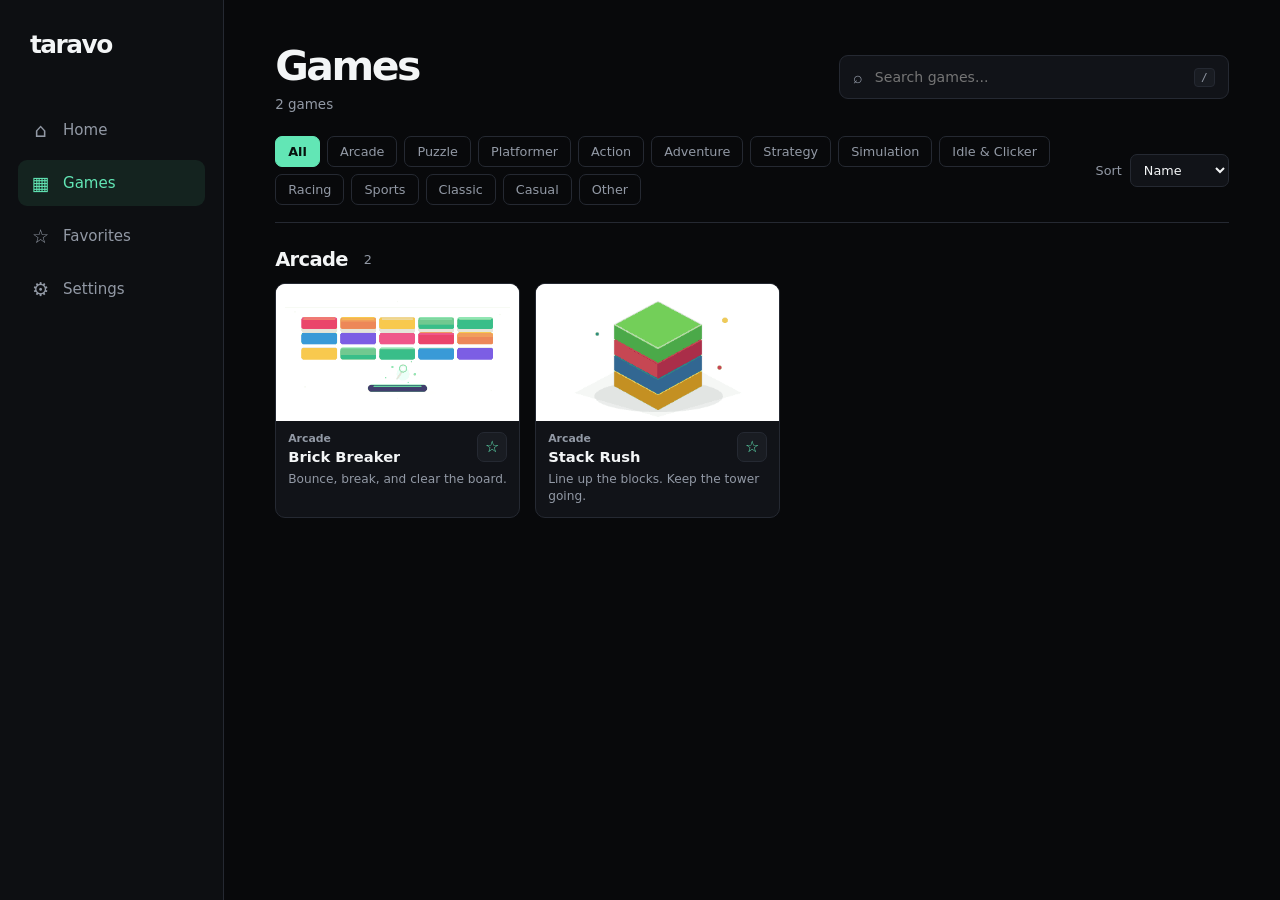
==== commit a6334cd3: "Remove redundant Games page labels" ====
--- a/games/index.html
+++ b/games/index.html
@@ -1,6 +1,6 @@
 <!doctype html>
 <html lang="en"><head><meta charset="utf-8"><meta name="viewport" content="width=device-width, initial-scale=1"><meta name="theme-color" content="#08090b"><title>Games — taravo</title><link rel="stylesheet" href="../home/style.css"><script src="../home/app.js" defer></script><script src="../home/global-settings.js" defer></script></head>
 <body data-page="games">
-<aside class="sidebar"><a class="brand" href="../home/" aria-label="taravo home">taravo</a><nav class="navigation" aria-label="Main navigation"><a class="nav-link" href="../home/"><span class="nav-icon">⌂</span>Home</a><a class="nav-link active" href="./"><span class="nav-icon">▦</span>Games</a><a class="nav-link" href="../favorites/"><span class="nav-icon">☆</span>Favorites</a><a class="nav-link" href="../settings/"><span class="nav-icon">⚙</span>Settings</a></nav><div class="sidebar-bottom"><span class="sidebar-caption">your game library</span></div></aside>
-<main class="main-content library-content"><header class="library-header"><div><p class="page-kicker">THE LIBRARY</p><h1>Games</h1><p class="library-count" id="library-count">All games</p></div><label class="search-wrap library-search"><span aria-hidden="true">⌕</span><input class="game-search" type="search" placeholder="Search games..." aria-label="Search games"><kbd>/</kbd></label></header>
+<aside class="sidebar"><a class="brand" href="../home/" aria-label="taravo home">taravo</a><nav class="navigation" aria-label="Main navigation"><a class="nav-link" href="../home/"><span class="nav-icon">⌂</span>Home</a><a class="nav-link active" href="./"><span class="nav-icon">▦</span>Games</a><a class="nav-link" href="../favorites/"><span class="nav-icon">☆</span>Favorites</a><a class="nav-link" href="../settings/"><span class="nav-icon">⚙</span>Settings</a></nav></aside>
+<main class="main-content library-content"><header class="library-header"><div><h1>Games</h1><p class="library-count" id="library-count">All games</p></div><label class="search-wrap library-search"><span aria-hidden="true">⌕</span><input class="game-search" type="search" placeholder="Search games..." aria-label="Search games"><kbd>/</kbd></label></header>
 <div class="library-toolbar"><div id="category-filters" class="category-filters" aria-label="Filter by category"></div><label class="sort-wrap"><span>Sort</span><select id="game-sort" aria-label="Sort games"><option value="name">Name</option><option value="category">Category</option></select></label></div><div id="game-categories" class="game-categories"></div></main></body></html>
--- a/home/style.css
+++ b/home/style.css
@@ -6,23 +6,21 @@
 .brand{display:inline-block;margin:0 12px 48px;font-size:1.55rem;font-weight:850;letter-spacing:-.06em}
 .navigation{display:grid;gap:7px}.nav-link{min-height:46px;padding:0 13px;display:flex;align-items:center;gap:13px;color:var(--muted);border-radius:9px;font-size:.94rem;transition:background .15s ease,color .15s ease}
 .nav-link:hover{color:var(--text);background:#171a20}.nav-link.active{color:var(--accent);background:#14231f}.nav-icon{width:19px;text-align:center;font-size:1.2rem}
-.sidebar-bottom{margin-top:auto;padding:0 12px}.sidebar-caption{color:#59616d;font-size:.8rem}
 .main-content{width:calc(100% - 224px);margin-left:224px;padding:42px clamp(24px,4vw,64px) 88px}.home-content,.library-content{max-width:1660px}
 .page-header,.library-header{display:flex;align-items:end;justify-content:space-between;gap:24px;margin-bottom:30px}
-.page-kicker,.section-kicker{margin:0 0 8px;color:var(--accent);font-size:.68rem;font-weight:800;letter-spacing:.16em}
 h1{margin:0;font-size:clamp(2rem,3.2vw,2.8rem);letter-spacing:-.06em}h2{margin:0;font-size:1.22rem;letter-spacing:-.035em}
 .outline-link,.text-link{color:var(--accent);font-size:.86rem;font-weight:650}.outline-link{padding:10px 14px;border:1px solid var(--border);border-radius:8px}.outline-link:hover{border-color:var(--accent);background:#12221c}
 .content-section{margin-top:42px}.section-heading{display:flex;align-items:center;justify-content:space-between;gap:16px;margin-bottom:17px}.section-heading>div:first-child{display:flex;flex-direction:column;gap:3px}.section-count{color:var(--muted);font-size:.8rem}
 .feature-card{display:grid;grid-template-columns:minmax(0,1.15fr) minmax(300px,.85fr);min-height:290px;overflow:hidden;background:var(--surface);border:1px solid var(--border);border-radius:15px}
 .feature-art{display:block;min-height:290px;overflow:hidden;background:#fff}.feature-art img{display:block;width:100%;height:100%;min-height:290px;object-fit:cover}
-.feature-details{display:flex;flex-direction:column;align-items:flex-start;justify-content:center;padding:32px clamp(24px,4vw,54px)}.feature-details .section-kicker{margin-bottom:17px}.feature-category{margin-bottom:8px;color:var(--muted);font-size:.78rem}
+.feature-details{display:flex;flex-direction:column;align-items:flex-start;justify-content:center;padding:32px clamp(24px,4vw,54px)}.feature-category{margin-bottom:8px;color:var(--muted);font-size:.78rem}
 .feature-details h2{font-size:clamp(1.7rem,3vw,2.35rem);letter-spacing:-.055em}.feature-description{max-width:370px;margin:10px 0 23px;color:var(--muted);font-size:.9rem;line-height:1.5}
 .feature-actions{display:flex;align-items:center;gap:11px}.primary-link{display:inline-flex;align-items:center;justify-content:center;min-height:40px;padding:0 18px;border-radius:8px;background:var(--accent);color:#07110d;font-size:.86rem;font-weight:800}.primary-link:hover{filter:brightness(1.06)}
 .game-grid{display:grid;grid-template-columns:repeat(auto-fill,minmax(190px,1fr));gap:15px}.compact-grid{grid-template-columns:repeat(auto-fill,minmax(190px,245px))}
 .game-card{min-width:0;overflow:hidden;background:var(--surface);border:1px solid var(--border);border-radius:10px;transition:border-color .15s ease,transform .15s ease}.game-card:hover{transform:translateY(-2px);border-color:#46554e}
 .game-art{display:block;width:100%;aspect-ratio:16/9;overflow:hidden;background:#fff}.game-art img{display:block;width:100%;height:100%;object-fit:cover;transition:transform .2s ease}.game-card:hover .game-art img{transform:scale(1.025)}
 .game-details{padding:11px 12px 12px}.game-card-top{display:flex;align-items:flex-start;justify-content:space-between;gap:8px}.game-card-info{min-width:0;display:flex;flex-direction:column;gap:3px}
-.game-category-label{color:var(--accent);font-size:.66rem;font-weight:750;letter-spacing:.04em}.game-title-link{overflow:hidden;text-overflow:ellipsis;white-space:nowrap;font-size:.92rem;font-weight:750}.game-title-link:hover{color:var(--accent)}
+.game-category-label{color:var(--muted);font-size:.68rem;font-weight:650;letter-spacing:0}.game-title-link{overflow:hidden;text-overflow:ellipsis;white-space:nowrap;font-size:.92rem;font-weight:750}.game-title-link:hover{color:var(--accent)}
 .game-description{margin:6px 0 0;color:var(--muted);font-size:.76rem;line-height:1.4}
 .favorite-button{flex:0 0 30px;width:30px;height:30px;padding:0;color:var(--accent);background:var(--surface-raised);border:1px solid var(--border);border-radius:7px;font-size:1rem;cursor:pointer}.favorite-button:hover{border-color:var(--accent)}
 .category-sections,.game-categories{display:grid;gap:30px}.category-section .section-heading{justify-content:flex-start;margin-bottom:12px}.category-section .game-grid{grid-template-columns:repeat(auto-fill,minmax(190px,245px))}
@@ -31,7 +29,7 @@
 .search-wrap input{width:100%;min-width:0;border:0;outline:0;color:var(--text);background:transparent;font-size:.88rem;user-select:text;-webkit-user-select:text}.search-wrap:focus-within{border-color:var(--accent)}
 .search-wrap kbd{min-width:21px;padding:2px 5px;text-align:center;color:var(--muted);background:var(--surface-raised);border:1px solid var(--border);border-radius:4px;font-size:.7rem}
 .library-toolbar{display:flex;align-items:center;justify-content:space-between;gap:18px;padding-bottom:17px;margin-bottom:25px;border-bottom:1px solid var(--border)}
-.category-filters{display:flex;flex-wrap:wrap;gap:7px}.filter-chip{padding:7px 12px;color:var(--muted);background:transparent;border:1px solid var(--border);border-radius:7px;font-size:.8rem;cursor:pointer}
+.category-filters{display:flex;flex-wrap:wrap;gap:7px;max-width:100%}.filter-chip{padding:7px 12px;color:var(--muted);background:transparent;border:1px solid var(--border);border-radius:7px;font-size:.8rem;cursor:pointer}
 .filter-chip:hover{color:var(--text);border-color:#58635e}.filter-chip.active{color:#07110d;background:var(--accent);border-color:var(--accent);font-weight:750}
 .sort-wrap{display:flex;align-items:center;gap:8px;color:var(--muted);font-size:.8rem;white-space:nowrap}.sort-wrap select{padding:7px 9px;color:var(--text);background:var(--surface);border:1px solid var(--border);border-radius:7px}
 .empty-state{grid-column:1/-1;padding:70px 20px;text-align:center;background:#0d0f12;border:1px dashed #292e37;border-radius:12px}.empty-state h2{margin-bottom:8px;font-size:1.1rem}.empty-state p,.subtle-empty{margin:0;color:var(--muted);font-size:.88rem}.subtle-empty{padding:18px 0}
@@ -39,18 +37,18 @@
 .game-frame-shell{width:100%;height:min(calc(100vh - 145px),820px);min-height:440px;overflow:hidden;background:#fff;border:1px solid var(--border);border-radius:13px}.game-frame-shell iframe{display:block;width:100%;height:100%;border:0;background:#fff}.game-frame-shell:fullscreen{width:100vw;height:100vh;border:0;border-radius:0}
 .page-fullscreen-button{display:inline-flex;align-items:center;gap:8px;padding:9px 13px;color:var(--text);background:var(--surface);border:1px solid var(--border);border-radius:8px;font-size:.82rem;cursor:pointer}.page-fullscreen-button:hover{border-color:var(--accent);color:var(--accent)}
 .game-error{min-height:min(72vh,720px);display:flex;flex-direction:column;align-items:center;justify-content:center;padding:50px 24px;text-align:center}.error-art{position:relative;margin-bottom:20px;color:#18241f;font-size:clamp(6rem,17vw,12rem);font-weight:900;letter-spacing:-.1em;line-height:.9}.error-art i{position:absolute;top:-13px;right:-24px;display:grid;width:43px;height:43px;place-items:center;color:#07110d;background:var(--accent);border-radius:50%;font-size:1.5rem;font-style:normal;letter-spacing:0}
-.game-error .page-kicker{margin-bottom:12px}.game-error h1{font-size:clamp(2rem,4vw,3.2rem)}.error-copy{max-width:440px;margin:13px 0 25px;color:var(--muted);line-height:1.6}.error-button{padding:12px 17px;color:#07110d;background:var(--accent);border-radius:8px;font-size:.88rem;font-weight:800}.error-button:hover{filter:brightness(1.06)}
+.game-error h1{font-size:clamp(2rem,4vw,3.2rem)}.error-copy{max-width:440px;margin:13px 0 25px;color:var(--muted);line-height:1.6}.error-button{padding:12px 17px;color:#07110d;background:var(--accent);border-radius:8px;font-size:.88rem;font-weight:800}.error-button:hover{filter:brightness(1.06)}
 :root[data-theme="light"]{color-scheme:light;--background:#eef1f5;--surface:#fff;--surface-raised:#e3e8ee;--text:#111820;--muted:#4d5967;--accent:#087a59;--border:#c5ced8}
 :root[data-theme="light"] body{background:var(--background);color:var(--text)}:root[data-theme="light"] .sidebar{background:#fff;border-right-color:var(--border)}
 :root[data-theme="light"] .nav-link{color:#465260}:root[data-theme="light"] .nav-link:hover{background:#e1f5ec;color:#075c43}:root[data-theme="light"] .nav-link.active{background:#d8eee6;color:#075c43}
-:root[data-theme="light"] .sidebar-caption{color:#596575}:root[data-theme="light"] .feature-card,:root[data-theme="light"] .game-card{border-color:var(--border)}
+:root[data-theme="light"] .feature-card,:root[data-theme="light"] .game-card{border-color:var(--border)}
 :root[data-theme="light"] .empty-state{background:#fff;border-color:#aeb9c5}:root[data-theme="light"] .primary-link,:root[data-theme="light"] .error-button{background:#d9f3e7;color:#075c43;border:1px solid #b9e4d1}
 :root[data-theme="light"] .favorite-button{color:#087a59;background:#f4f8f6;border-color:#cbd9d1}:root[data-theme="light"] .filter-chip.active{color:#fff;background:#087a59;border-color:#087a59}
 :root[data-theme="light"] .error-art{color:#d8e1e7}:root[data-accent="blue"]{--accent:#62b8ff}:root[data-accent="purple"]{--accent:#b69aff}:root[data-accent="orange"]{--accent:#ffad66}:root[data-accent="mint"]{--accent:#62e6b5}
 .reduce-motion *,.reduce-motion *:before,.reduce-motion *:after{scroll-behavior:auto!important;animation-duration:.01ms!important;animation-iteration-count:1!important;transition-duration:.01ms!important}
 @media(max-width:900px){.sidebar{width:190px}.main-content{width:calc(100% - 190px);margin-left:190px;padding-left:26px;padding-right:26px}.feature-card{grid-template-columns:1fr 1fr}.feature-details{padding:24px}}
 @media(max-width:700px){.sidebar{position:sticky;inset:0 0 auto;width:100%;height:auto;padding:12px 15px 10px;flex-direction:row;align-items:center;justify-content:space-between;border-right:0;border-bottom:1px solid var(--border)}
-.brand{margin:0 12px 0 0;font-size:1.3rem}.navigation{display:flex;gap:3px}.nav-link{min-height:38px;padding:0 9px;gap:6px;font-size:.82rem}.nav-icon{width:auto}.sidebar-bottom{display:none}
+.brand{margin:0 12px 0 0;font-size:1.3rem}.navigation{display:flex;gap:3px}.nav-link{min-height:38px;padding:0 9px;gap:6px;font-size:.82rem}.nav-icon{width:auto}
 .main-content{width:100%;margin:0;padding:28px 18px 55px}.page-header,.library-header{align-items:stretch;flex-direction:column;gap:18px}.library-search{width:100%}
 .feature-card{grid-template-columns:1fr}.feature-art,.feature-art img{min-height:0;aspect-ratio:16/9}.feature-details{padding:22px}.library-toolbar{align-items:flex-start;flex-direction:column}
 .category-section .game-grid,.compact-grid,.game-grid{grid-template-columns:repeat(auto-fill,minmax(155px,1fr))}.game-frame-shell{height:calc(100dvh - 145px);min-height:400px}
